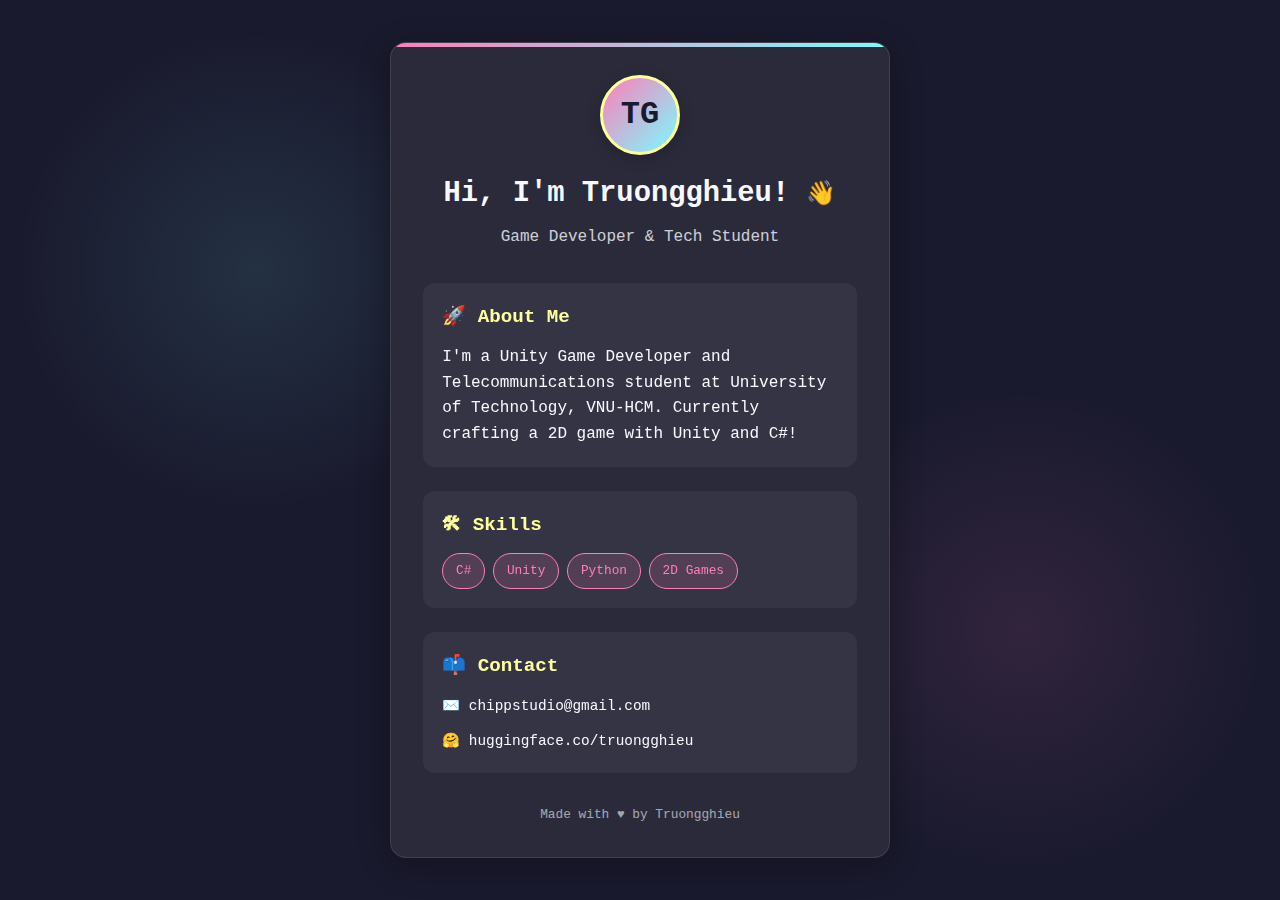
==== index.html @ 03c7996b "change index" ====
<!DOCTYPE html>
<html lang="en">
<head>
    <meta charset="UTF-8">
    <meta name="viewport" content="width=device-width, initial-scale=1.0">
    <title>Truongghieu | Unity Game Developer</title>
    <style>
        :root {
            --primary: #FF7EB9;
            --secondary: #7AFcFF;
            --dark: #1A1A2E;
            --light: #F8F8FF;
            --gray: #2A2A3A;
            --accent: #FEFF9C;
        }
        
        * {
            margin: 0;
            padding: 0;
            box-sizing: border-box;
            font-family: 'Courier New', monospace;
        }
        
        body {
            background-color: var(--dark);
            color: var(--light);
            line-height: 1.6;
            display: flex;
            justify-content: center;
            align-items: center;
            min-height: 100vh;
            padding: 1rem;
            background-image: 
                radial-gradient(circle at 20% 30%, rgba(122, 252, 255, 0.1) 0%, transparent 20%),
                radial-gradient(circle at 80% 70%, rgba(255, 126, 185, 0.1) 0%, transparent 20%);
        }
        
        .container {
            max-width: 500px;
            width: 100%;
            margin: 0 auto;
            padding: 2rem;
            background-color: var(--gray);
            border-radius: 16px;
            box-shadow: 0 8px 32px rgba(0, 0, 0, 0.3);
            border: 1px solid rgba(255, 255, 255, 0.1);
            position: relative;
            overflow: hidden;
        }
        
        .container::before {
            content: '';
            position: absolute;
            top: 0;
            left: 0;
            right: 0;
            height: 4px;
            background: linear-gradient(90deg, var(--primary), var(--secondary));
        }
        
        header {
            text-align: center;
            margin-bottom: 2rem;
            position: relative;
        }
        
        .logo {
            width: 80px;
            height: 80px;
            margin: 0 auto 1rem;
            background: linear-gradient(135deg, var(--primary), var(--secondary));
            border-radius: 50%;
            display: flex;
            justify-content: center;
            align-items: center;
            font-size: 2rem;
            font-weight: bold;
            color: var(--dark);
            box-shadow: 0 4px 15px rgba(0, 0, 0, 0.2);
            border: 3px solid var(--accent);
        }
        
        h1 {
            font-size: 1.8rem;
            margin-bottom: 0.5rem;
            color: var(--light);
        }
        
        .tagline {
            font-size: 1rem;
            opacity: 0.8;
            margin-bottom: 1.5rem;
        }
        
        .emoji-wave {
            font-size: 1.5rem;
            animation: wave 2s infinite;
            display: inline-block;
            transform-origin: 70% 70%;
        }
        
        @keyframes wave {
            0% { transform: rotate(0deg); }
            10% { transform: rotate(14deg); }
            20% { transform: rotate(-8deg); }
            30% { transform: rotate(14deg); }
            40% { transform: rotate(-4deg); }
            50% { transform: rotate(10deg); }
            60% { transform: rotate(0deg); }
            100% { transform: rotate(0deg); }
        }
        
        section {
            background-color: rgba(255, 255, 255, 0.05);
            border-radius: 12px;
            padding: 1.2rem;
            margin-bottom: 1.5rem;
            backdrop-filter: blur(5px);
        }
        
        h2 {
            color: var(--accent);
            margin-bottom: 0.8rem;
            font-size: 1.2rem;
            display: flex;
            align-items: center;
            gap: 0.5rem;
        }
        
        .skills {
            display: flex;
            flex-wrap: wrap;
            gap: 0.5rem;
        }
        
        .skill {
            background-color: rgba(255, 126, 185, 0.15);
            color: var(--primary);
            padding: 0.4rem 0.8rem;
            border-radius: 20px;
            border: 1px solid var(--primary);
            font-size: 0.8rem;
        }
        
        .contact-links {
            display: flex;
            flex-direction: column;
            gap: 0.8rem;
        }
        
        .contact-link {
            display: flex;
            align-items: center;
            gap: 0.5rem;
            color: var(--light);
            text-decoration: none;
            transition: all 0.3s ease;
            font-size: 0.9rem;
        }
        
        .contact-link:hover {
            color: var(--secondary);
            transform: translateX(5px);
        }
        
        footer {
            text-align: center;
            margin-top: 2rem;
            opacity: 0.6;
            font-size: 0.8rem;
        }
        
        .bubble {
            position: absolute;
            border-radius: 50%;
            background: rgba(255, 255, 255, 0.05);
            z-index: -1;
        }
        
        .bubble-1 {
            width: 60px;
            height: 60px;
            top: -20px;
            right: -20px;
        }
        
        .bubble-2 {
            width: 40px;
            height: 40px;
            bottom: -10px;
            left: -10px;
        }
        
        @media (max-width: 600px) {
            .container {
                padding: 1.5rem;
            }
            
            h1 {
                font-size: 1.5rem;
            }
            
            .logo {
                width: 60px;
                height: 60px;
                font-size: 1.5rem;
            }
        }
    </style>
</head>
<body>
    <div class="container">
        <div class="bubble bubble-1"></div>
        <div class="bubble bubble-2"></div>
        
        <header>
            <div class="logo">TG</div>
            <h1>Hi, I'm Truongghieu! <span class="emoji-wave">👋</span></h1>
            <p class="tagline">Game Developer & Tech Student</p>
        </header>
        
        <section>
            <h2>🚀 About Me</h2>
            <p>I'm a Unity Game Developer and Telecommunications student at University of Technology, VNU-HCM. Currently crafting a 2D game with Unity and C#!</p>
        </section>
        
        <section>
            <h2>🛠 Skills</h2>
            <div class="skills">
                <span class="skill">C#</span>
                <span class="skill">Unity</span>
                <span class="skill">Python</span>
                <span class="skill">2D Games</span>
            </div>
        </section>
        
        <section>
            <h2>📫 Contact</h2>
            <div class="contact-links">
                <a href="mailto:chippstudio@gmail.com" class="contact-link">
                    ✉️ chippstudio@gmail.com
                </a>
                <a href="https://huggingface.co/truongghieu" target="_blank" rel="noopener noreferrer" class="contact-link">
                    🤗 huggingface.co/truongghieu
                </a>
            </div>
        </section>
        
        <footer>
            Made with ♥ by Truongghieu
        </footer>
    </div>
</body>
</html>
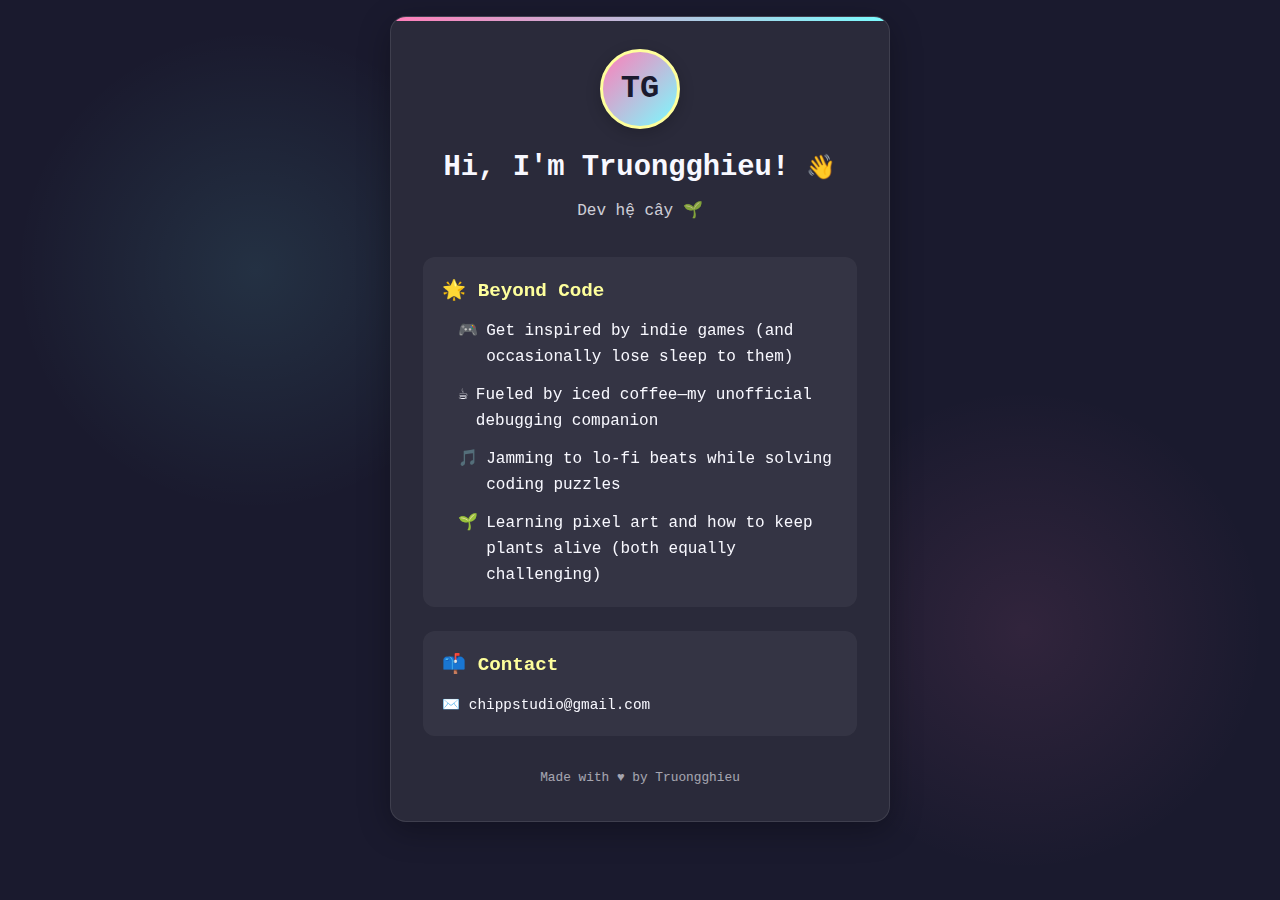
==== commit 2ea503cd: "new css" ====
--- a/index.html
+++ b/index.html
@@ -1,254 +1,60 @@
 <!DOCTYPE html>
 <html lang="en">
+
 <head>
-    <meta charset="UTF-8">
-    <meta name="viewport" content="width=device-width, initial-scale=1.0">
-    <title>Truongghieu | Unity Game Developer</title>
-    <style>
-        :root {
-            --primary: #FF7EB9;
-            --secondary: #7AFcFF;
-            --dark: #1A1A2E;
-            --light: #F8F8FF;
-            --gray: #2A2A3A;
-            --accent: #FEFF9C;
-        }
-        
-        * {
-            margin: 0;
-            padding: 0;
-            box-sizing: border-box;
-            font-family: 'Courier New', monospace;
-        }
-        
-        body {
-            background-color: var(--dark);
-            color: var(--light);
-            line-height: 1.6;
-            display: flex;
-            justify-content: center;
-            align-items: center;
-            min-height: 100vh;
-            padding: 1rem;
-            background-image: 
-                radial-gradient(circle at 20% 30%, rgba(122, 252, 255, 0.1) 0%, transparent 20%),
-                radial-gradient(circle at 80% 70%, rgba(255, 126, 185, 0.1) 0%, transparent 20%);
-        }
-        
-        .container {
-            max-width: 500px;
-            width: 100%;
-            margin: 0 auto;
-            padding: 2rem;
-            background-color: var(--gray);
-            border-radius: 16px;
-            box-shadow: 0 8px 32px rgba(0, 0, 0, 0.3);
-            border: 1px solid rgba(255, 255, 255, 0.1);
-            position: relative;
-            overflow: hidden;
-        }
-        
-        .container::before {
-            content: '';
-            position: absolute;
-            top: 0;
-            left: 0;
-            right: 0;
-            height: 4px;
-            background: linear-gradient(90deg, var(--primary), var(--secondary));
-        }
-        
-        header {
-            text-align: center;
-            margin-bottom: 2rem;
-            position: relative;
-        }
-        
-        .logo {
-            width: 80px;
-            height: 80px;
-            margin: 0 auto 1rem;
-            background: linear-gradient(135deg, var(--primary), var(--secondary));
-            border-radius: 50%;
-            display: flex;
-            justify-content: center;
-            align-items: center;
-            font-size: 2rem;
-            font-weight: bold;
-            color: var(--dark);
-            box-shadow: 0 4px 15px rgba(0, 0, 0, 0.2);
-            border: 3px solid var(--accent);
-        }
-        
-        h1 {
-            font-size: 1.8rem;
-            margin-bottom: 0.5rem;
-            color: var(--light);
-        }
-        
-        .tagline {
-            font-size: 1rem;
-            opacity: 0.8;
-            margin-bottom: 1.5rem;
-        }
-        
-        .emoji-wave {
-            font-size: 1.5rem;
-            animation: wave 2s infinite;
-            display: inline-block;
-            transform-origin: 70% 70%;
-        }
-        
-        @keyframes wave {
-            0% { transform: rotate(0deg); }
-            10% { transform: rotate(14deg); }
-            20% { transform: rotate(-8deg); }
-            30% { transform: rotate(14deg); }
-            40% { transform: rotate(-4deg); }
-            50% { transform: rotate(10deg); }
-            60% { transform: rotate(0deg); }
-            100% { transform: rotate(0deg); }
-        }
-        
-        section {
-            background-color: rgba(255, 255, 255, 0.05);
-            border-radius: 12px;
-            padding: 1.2rem;
-            margin-bottom: 1.5rem;
-            backdrop-filter: blur(5px);
-        }
-        
-        h2 {
-            color: var(--accent);
-            margin-bottom: 0.8rem;
-            font-size: 1.2rem;
-            display: flex;
-            align-items: center;
-            gap: 0.5rem;
-        }
-        
-        .skills {
-            display: flex;
-            flex-wrap: wrap;
-            gap: 0.5rem;
-        }
-        
-        .skill {
-            background-color: rgba(255, 126, 185, 0.15);
-            color: var(--primary);
-            padding: 0.4rem 0.8rem;
-            border-radius: 20px;
-            border: 1px solid var(--primary);
-            font-size: 0.8rem;
-        }
-        
-        .contact-links {
-            display: flex;
-            flex-direction: column;
-            gap: 0.8rem;
-        }
-        
-        .contact-link {
-            display: flex;
-            align-items: center;
-            gap: 0.5rem;
-            color: var(--light);
-            text-decoration: none;
-            transition: all 0.3s ease;
-            font-size: 0.9rem;
-        }
-        
-        .contact-link:hover {
-            color: var(--secondary);
-            transform: translateX(5px);
-        }
-        
-        footer {
-            text-align: center;
-            margin-top: 2rem;
-            opacity: 0.6;
-            font-size: 0.8rem;
-        }
-        
-        .bubble {
-            position: absolute;
-            border-radius: 50%;
-            background: rgba(255, 255, 255, 0.05);
-            z-index: -1;
-        }
-        
-        .bubble-1 {
-            width: 60px;
-            height: 60px;
-            top: -20px;
-            right: -20px;
-        }
-        
-        .bubble-2 {
-            width: 40px;
-            height: 40px;
-            bottom: -10px;
-            left: -10px;
-        }
-        
-        @media (max-width: 600px) {
-            .container {
-                padding: 1.5rem;
-            }
-            
-            h1 {
-                font-size: 1.5rem;
-            }
-            
-            .logo {
-                width: 60px;
-                height: 60px;
-                font-size: 1.5rem;
-            }
-        }
-    </style>
+  <meta charset="UTF-8" />
+  <meta name="viewport" content="width=device-width, initial-scale=1.0" />
+  <title>Truongghieu | Unity Game Developer</title>
+  <link rel="stylesheet" href="css/style.css" />
+
 </head>
+
 <body>
-    <div class="container">
-        <div class="bubble bubble-1"></div>
-        <div class="bubble bubble-2"></div>
-        
-        <header>
-            <div class="logo">TG</div>
-            <h1>Hi, I'm Truongghieu! <span class="emoji-wave">👋</span></h1>
-            <p class="tagline">Game Developer & Tech Student</p>
-        </header>
-        
-        <section>
-            <h2>🚀 About Me</h2>
-            <p>I'm a Unity Game Developer and Telecommunications student at University of Technology, VNU-HCM. Currently crafting a 2D game with Unity and C#!</p>
-        </section>
-        
-        <section>
-            <h2>🛠 Skills</h2>
-            <div class="skills">
-                <span class="skill">C#</span>
-                <span class="skill">Unity</span>
-                <span class="skill">Python</span>
-                <span class="skill">2D Games</span>
-            </div>
-        </section>
-        
-        <section>
-            <h2>📫 Contact</h2>
-            <div class="contact-links">
-                <a href="mailto:chippstudio@gmail.com" class="contact-link">
-                    ✉️ chippstudio@gmail.com
-                </a>
-                <a href="https://huggingface.co/truongghieu" target="_blank" rel="noopener noreferrer" class="contact-link">
-                    🤗 huggingface.co/truongghieu
-                </a>
-            </div>
-        </section>
-        
-        <footer>
-            Made with ♥ by Truongghieu
-        </footer>
-    </div>
+  <div class="container">
+    <div class="bubble bubble-1"></div>
+    <div class="bubble bubble-2"></div>
+
+    <header>
+      <div class="logo">TG</div>
+      <h1>Hi, I'm Truongghieu! <span class="emoji-wave">👋</span></h1>
+      <p class="tagline">Dev hệ cây 🌱</p>
+    </header>
+
+    <section>
+      <h2>🌟 Beyond Code</h2>
+      <div class="fun-facts">
+        <div class="fun-fact">
+          <span>🎮</span>
+          <span>Get inspired by indie games (and occasionally lose sleep to them)</span>
+        </div>
+        <div class="fun-fact">
+          <span>☕</span>
+          <span>Fueled by iced coffee—my unofficial debugging companion</span>
+        </div>
+        <div class="fun-fact">
+          <span>🎵</span>
+          <span>Jamming to lo-fi beats while solving coding puzzles</span>
+        </div>
+        <div class="fun-fact">
+          <span>🌱</span>
+          <span>Learning pixel art and how to keep plants alive (both equally challenging)</span>
+        </div>
+      </div>
+    </section>
+
+    <section>
+      <h2>📫 Contact</h2>
+      <div class="contact-links">
+        <a href="mailto:chippstudio@gmail.com" class="contact-link">
+          ✉️ chippstudio@gmail.com
+        </a>
+      </div>
+    </section>
+
+    <footer>
+      Made with ♥ by Truongghieu
+    </footer>
+  </div>
 </body>
-</html>+
+</html>
--- a/css/style.css
+++ b/css/style.css
@@ -0,0 +1,251 @@
+:root {
+    --primary: #FF7EB9;
+    --secondary: #7AFcFF;
+    --dark: #1A1A2E;
+    --light: #F8F8FF;
+    --gray: #2A2A3A;
+    --accent: #FEFF9C;
+  }
+
+  * {
+    margin: 0;
+    padding: 0;
+    box-sizing: border-box;
+    font-family: 'Courier New', monospace;
+  }
+
+  body {
+    background-color: var(--dark);
+    color: var(--light);
+    line-height: 1.6;
+    min-height: 100vh;
+    padding: 1rem;
+    overflow-x: hidden;
+    background-image:
+      radial-gradient(circle at 20% 30%, rgba(122, 252, 255, 0.1) 0%, transparent 20%),
+      radial-gradient(circle at 80% 70%, rgba(255, 126, 185, 0.1) 0%, transparent 20%);
+  }
+
+  .container {
+    max-width: 500px;
+    width: 100%;
+    margin: 0 auto;
+    padding: 2rem;
+    background-color: var(--gray);
+    border-radius: 16px;
+    box-shadow: 0 8px 32px rgba(0, 0, 0, 0.3);
+    border: 1px solid rgba(255, 255, 255, 0.1);
+    position: relative;
+    overflow: hidden;
+  }
+
+  .container::before {
+    content: '';
+    position: absolute;
+    top: 0;
+    left: 0;
+    right: 0;
+    height: 4px;
+    background: linear-gradient(90deg, var(--primary), var(--secondary));
+  }
+
+  header {
+    text-align: center;
+    margin-bottom: 2rem;
+    position: relative;
+  }
+
+  .logo {
+    --logo-size: 80px;
+    --logo-margin-bottom: 1rem;
+    --logo-gradient-angle: 135deg;
+    --logo-border-radius: 50%;
+    --logo-font-size: 2rem;
+    --logo-font-weight: bold;
+    --logo-border-width: 3px;
+    --logo-shadow: 0 4px 15px rgba(0, 0, 0, 0.2);
+
+    width: var(--logo-size);
+    height: var(--logo-size);
+    margin: 0 auto var(--logo-margin-bottom);
+    background: linear-gradient(var(--logo-gradient-angle),
+        var(--primary),
+        var(--secondary));
+    border-radius: var(--logo-border-radius);
+    display: flex;
+    justify-content: center;
+    align-items: center;
+    font-size: var(--logo-font-size);
+    font-weight: var(--logo-font-weight);
+    color: var(--dark);
+    box-shadow: var(--logo-shadow);
+    border: var(--logo-border-width) solid var(--accent);
+    transition: all 0.3s ease;
+  }
+
+  .logo:hover {
+    --logo-size: 90px;
+    --logo-gradient-angle: 45deg;
+    --logo-shadow: 0 6px 20px rgba(0, 0, 0, 0.3);
+  }
+
+  h1 {
+    font-size: 1.8rem;
+    margin-bottom: 0.5rem;
+    color: var(--light);
+  }
+
+  .tagline {
+    font-size: 1rem;
+    opacity: 0.8;
+    margin-bottom: 1.5rem;
+  }
+
+  .emoji-wave {
+    font-size: 1.5rem;
+    animation: wave 2s infinite;
+    display: inline-block;
+    transform-origin: 70% 70%;
+  }
+
+  @keyframes wave {
+    0% {
+      transform: rotate(0deg);
+    }
+
+    10% {
+      transform: rotate(14deg);
+    }
+
+    20% {
+      transform: rotate(-8deg);
+    }
+
+    30% {
+      transform: rotate(14deg);
+    }
+
+    40% {
+      transform: rotate(-4deg);
+    }
+
+    50% {
+      transform: rotate(10deg);
+    }
+
+    60% {
+      transform: rotate(0deg);
+    }
+
+    100% {
+      transform: rotate(0deg);
+    }
+  }
+
+  section {
+    background-color: rgba(255, 255, 255, 0.05);
+    border-radius: 12px;
+    padding: 1.2rem;
+    margin-bottom: 1.5rem;
+    backdrop-filter: blur(5px);
+  }
+
+  h2 {
+    color: var(--accent);
+    margin-bottom: 0.8rem;
+    font-size: 1.2rem;
+    display: flex;
+    align-items: center;
+    gap: 0.5rem;
+  }
+
+  .fun-facts {
+    display: flex;
+    flex-direction: column;
+    gap: 0.8rem;
+    padding-left: 1rem;
+  }
+
+  .fun-fact {
+    display: flex;
+    align-items: flex-start;
+    gap: 0.5rem;
+  }
+
+  .contact-links {
+    display: flex;
+    flex-direction: column;
+    gap: 0.8rem;
+  }
+
+  .contact-link {
+    display: flex;
+    align-items: center;
+    gap: 0.5rem;
+    color: var(--light);
+    text-decoration: none;
+    transition: all 0.3s ease;
+    font-size: 0.9rem;
+  }
+
+  .contact-link:hover {
+    color: var(--secondary);
+    transform: translateX(5px);
+  }
+
+  footer {
+    text-align: center;
+    margin-top: 2rem;
+    opacity: 0.6;
+    font-size: 0.8rem;
+  }
+
+  .bubble {
+    position: absolute;
+    border-radius: 50%;
+    background: rgba(255, 255, 255, 0.05);
+    z-index: -1;
+  }
+
+  .bubble-1 {
+    width: 60px;
+    height: 60px;
+    top: -20px;
+    right: -20px;
+  }
+
+  .bubble-2 {
+    width: 40px;
+    height: 40px;
+    bottom: -10px;
+    left: -10px;
+  }
+
+  @media (max-width: 768px) {
+    .logo {
+      --logo-size: 60px;
+      --logo-font-size: 1.5rem;
+    }
+
+    h1 {
+      font-size: 1.5rem;
+    }
+  }
+
+  @media (max-width: 600px) {
+    .container {
+      padding: 1.5rem;
+    }
+
+    h2 {
+      font-size: 1rem;
+    }
+
+    .tagline {
+      font-size: 0.9rem;
+    }
+
+    .contact-link {
+      font-size: 0.85rem;
+    }
+  }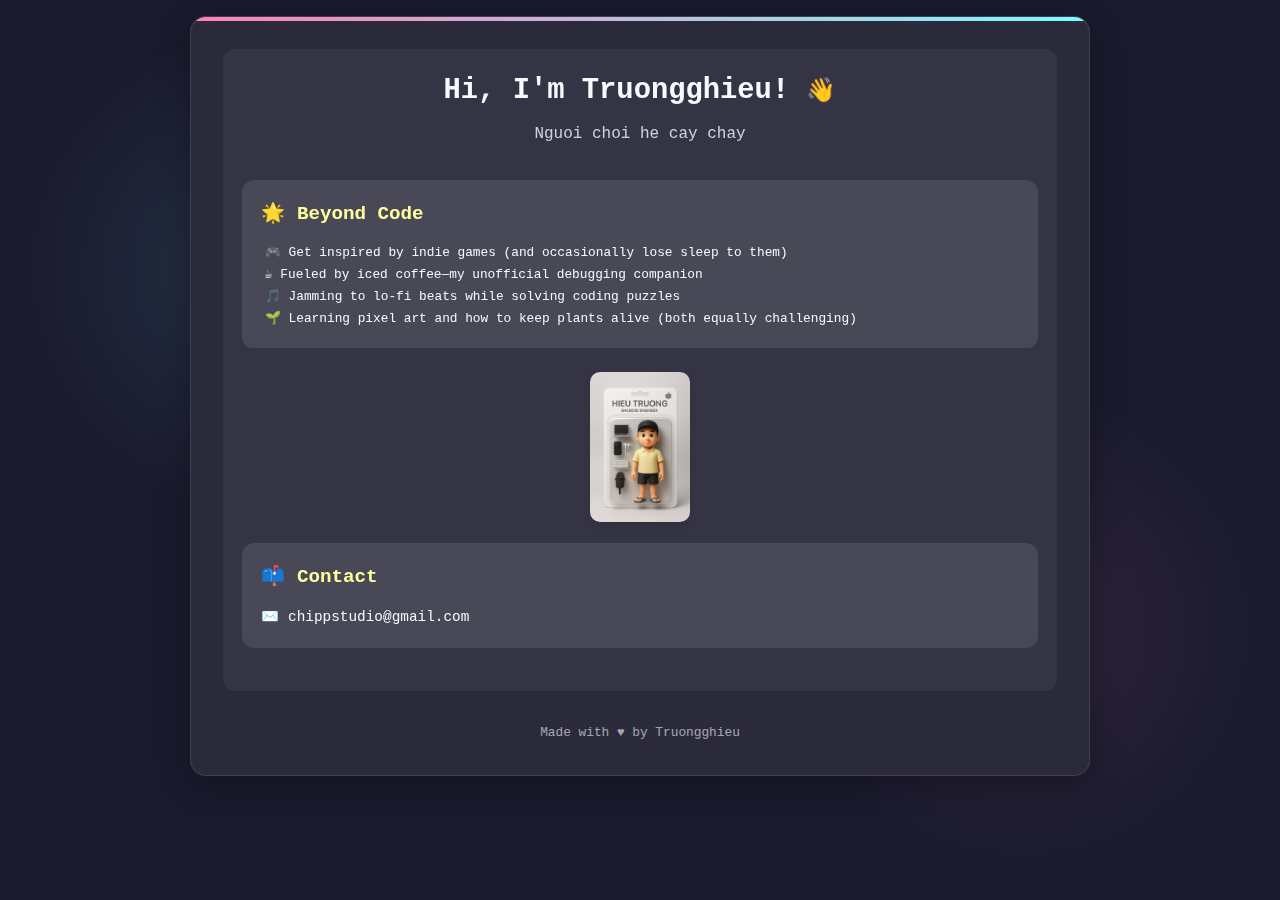
==== commit 836277f5: "a little bit change" ====
--- a/index.html
+++ b/index.html
@@ -2,59 +2,69 @@
 <html lang="en">
 
 <head>
-  <meta charset="UTF-8" />
-  <meta name="viewport" content="width=device-width, initial-scale=1.0" />
-  <title>Truongghieu | Unity Game Developer</title>
-  <link rel="stylesheet" href="css/style.css" />
-
+    <meta charset="UTF-8" />
+    <meta name="viewport" content="width=device-width, initial-scale=1.0" />
+    <title>Truongghieu | Unity Game Developer</title>
+    <link rel="stylesheet" href="css/style.css" />
 </head>
 
 <body>
-  <div class="container">
-    <div class="bubble bubble-1"></div>
-    <div class="bubble bubble-2"></div>
+    <div class="container">
 
-    <header>
-      <div class="logo">TG</div>
-      <h1>Hi, I'm Truongghieu! <span class="emoji-wave">👋</span></h1>
-      <p class="tagline">Dev hệ cây 🌱</p>
-    </header>
+        <section class="hero">
+            <!-- <div class="bubble bubble-1"></div>
+    <div class="bubble bubble-2"></div> -->
 
-    <section>
-      <h2>🌟 Beyond Code</h2>
-      <div class="fun-facts">
-        <div class="fun-fact">
-          <span>🎮</span>
-          <span>Get inspired by indie games (and occasionally lose sleep to them)</span>
-        </div>
-        <div class="fun-fact">
-          <span>☕</span>
-          <span>Fueled by iced coffee—my unofficial debugging companion</span>
-        </div>
-        <div class="fun-fact">
-          <span>🎵</span>
-          <span>Jamming to lo-fi beats while solving coding puzzles</span>
-        </div>
-        <div class="fun-fact">
-          <span>🌱</span>
-          <span>Learning pixel art and how to keep plants alive (both equally challenging)</span>
-        </div>
-      </div>
-    </section>
+            <header class="header-container">
+                <div class="header-content">
+                    <h1>Hi, I'm Truongghieu! <span class="emoji-wave">👋</span></h1>
+                    <p class="tagline">Nguoi choi he cay chay</p>
+                </div>
+            </header>
 
-    <section>
-      <h2>📫 Contact</h2>
-      <div class="contact-links">
-        <a href="mailto:chippstudio@gmail.com" class="contact-link">
-          ✉️ chippstudio@gmail.com
-        </a>
-      </div>
-    </section>
+            <section>
+                <h2>🌟 Beyond Code</h2>
+                <div class="fun-facts">
+                    <div class="fun-fact">
+                        <span>🎮</span>
+                        <span>Get inspired by indie games (and occasionally lose sleep to them)</span>
+                    </div>
+                    <div class="fun-fact">
+                        <span>☕</span>
+                        <span>Fueled by iced coffee—my unofficial debugging companion</span>
+                    </div>
+                    <div class="fun-fact">
+                        <span>🎵</span>
+                        <span>Jamming to lo-fi beats while solving coding puzzles</span>
+                    </div>
+                    <div class="fun-fact">
+                        <span>🌱</span>
+                        <span>Learning pixel art and how to keep plants alive (both equally challenging)</span>
+                    </div>
+                </div>
+            </section>
+            <image src="images/me.png" alt="Truongghieu" id="show_image">
+                <br>
+                <section>
+                    <h2>📫 Contact</h2>
+                    <div class="contact-links">
+                        <a href="mailto:chippstudio@gmail.com" class="contact-link">
+                            ✉️ chippstudio@gmail.com
+                        </a>
+                    </div>
+                </section>
 
-    <footer>
-      Made with ♥ by Truongghieu
-    </footer>
-  </div>
+
+
+
+        </section>
+
+        <footer>
+            Made with ♥ by Truongghieu
+        </footer>
+    </div>
+    <div id="overlay" class="overlay"></div>
 </body>
+<script src="javascript/js.js"> </script>
 
-</html>
+</html>--- a/css/style.css
+++ b/css/style.css
@@ -1,251 +1,573 @@
 :root {
-    --primary: #FF7EB9;
-    --secondary: #7AFcFF;
-    --dark: #1A1A2E;
-    --light: #F8F8FF;
-    --gray: #2A2A3A;
-    --accent: #FEFF9C;
-  }
-
-  * {
-    margin: 0;
-    padding: 0;
-    box-sizing: border-box;
-    font-family: 'Courier New', monospace;
-  }
-
-  body {
-    background-color: var(--dark);
-    color: var(--light);
-    line-height: 1.6;
-    min-height: 100vh;
-    padding: 1rem;
-    overflow-x: hidden;
-    background-image:
-      radial-gradient(circle at 20% 30%, rgba(122, 252, 255, 0.1) 0%, transparent 20%),
-      radial-gradient(circle at 80% 70%, rgba(255, 126, 185, 0.1) 0%, transparent 20%);
-  }
-
+  --primary: #FF7EB9;
+  --secondary: #7AFcFF;
+  --dark: #1A1A2E;
+  --light: #F8F8FF;
+  --gray: #2A2A3A;
+  --accent: #FEFF9C;
+  
+  /* Base font sizes using clamp() */
+  --font-size-h1: clamp(1rem, 3vw, 1rem); /* Min: 1.5rem, Preferred: 5vw, Max: 1.8rem */
+  --font-size-h2: clamp(1.1rem, 4vw, 1.2rem);
+  --font-size-body: clamp(0.4rem, 3vw, 0.8rem);
+  --font-size-small: clamp(0.8rem, 2.5vw, 0.9rem);
+}
+
+* {
+  margin: 0;
+  padding: 0;
+  box-sizing: border-box;
+  font-family: 'Courier New', monospace;
+}
+
+body {
+  font-size: var(--font-size-body); /* Base font size for body */
+  background-color: var(--dark);
+  color: var(--light);
+  line-height: 1.6;
+  min-height: 100vh;
+  padding: 1rem;
+  overflow-x: hidden;
+  background-image:
+    radial-gradient(circle at 20% 30%, rgba(122, 252, 255, 0.1) 0%, transparent 20%),
+    radial-gradient(circle at 80% 70%, rgba(255, 126, 185, 0.1) 0%, transparent 20%);
+}
+
+.container {
+  max-width: 900px;
+  width: 100%;
+  margin: 0 auto;
+  padding: 2rem;
+  background-color: var(--gray);
+  border-radius: 16px;
+  box-shadow: 0 8px 32px rgba(0, 0, 0, 0.3);
+  border: 1px solid rgba(255, 255, 255, 0.1);
+  position: relative;
+  overflow: hidden;
+}
+
+.container::before {
+  content: '';
+  position: absolute;
+  top: 0;
+  left: 0;
+  right: 0;
+  height: 4px;
+  background: linear-gradient(90deg, var(--primary), var(--secondary));
+}
+
+header {
+  text-align: center;
+  margin-bottom: 2rem;
+  position: relative;
+}
+
+.logo {
+  --logo-size: 80px;
+  --logo-margin-bottom: 1rem;
+  --logo-gradient-angle: 135deg;
+  --logo-border-radius: 50%;
+  --logo-font-size: 2rem;
+  --logo-font-weight: bold;
+  --logo-border-width: 3px;
+  --logo-shadow: 0 4px 15px rgba(0, 0, 0, 0.2);
+
+  width: var(--logo-size);
+  height: var(--logo-size);
+  margin: 0 auto var(--logo-margin-bottom);
+  background: linear-gradient(var(--logo-gradient-angle),
+      var(--primary),
+      var(--secondary));
+  border-radius: var(--logo-border-radius);
+  display: flex;
+  justify-content: center;
+  align-items: center;
+  font-size: var(--logo-font-size);
+  font-weight: var(--logo-font-weight);
+  color: var(--dark);
+  box-shadow: var(--logo-shadow);
+  border: var(--logo-border-width) solid var(--accent);
+  transition: all 0.3s ease;
+}
+
+.logo:hover {
+  --logo-size: 90px;
+  --logo-gradient-angle: 45deg;
+  --logo-shadow: 0 6px 20px rgba(0, 0, 0, 0.3);
+}
+
+h1 {
+  font-size: var(--font-size-h1);
+  margin-bottom: 0.5rem;
+  color: var(--light);
+}
+
+h2 {
+  font-size: var(--font-size-h2);
+  color: var(--accent);
+  margin-bottom: 0.8rem;
+  display: flex;
+  align-items: center;
+  gap: 0.5rem;
+}
+.tagline {
+  font-size: 1rem;
+  opacity: 0.8;
+  margin-bottom: 1.5rem;
+}
+
+.emoji-wave {
+  font-size: 1.5rem;
+  animation: wave 2s infinite;
+  display: inline-block;
+  transform-origin: 70% 70%;
+}
+
+@keyframes wave {
+  0% {
+    transform: rotate(0deg);
+  }
+
+  10% {
+    transform: rotate(14deg);
+  }
+
+  20% {
+    transform: rotate(-8deg);
+  }
+
+  30% {
+    transform: rotate(14deg);
+  }
+
+  40% {
+    transform: rotate(-4deg);
+  }
+
+  50% {
+    transform: rotate(10deg);
+  }
+
+  60% {
+    transform: rotate(0deg);
+  }
+
+  100% {
+    transform: rotate(0deg);
+  }
+}
+
+section {
+  background-color: rgba(255, 255, 255, 0.05);
+  border-radius: 12px;
+  padding: 1.2rem;
+  margin-bottom: 1.5rem;
+  backdrop-filter: blur(5px);
+}
+
+h2 {
+  color: var(--accent);
+  margin-bottom: 0.8rem;
+  font-size: 1.2rem;
+  display: flex;
+  align-items: center;
+  gap: 0.5rem;
+}
+
+.fun-facts {
+  display: flex;
+  flex-direction: column;
+  gap: 0.8rem;
+  padding-left: 1rem;
+}
+
+.fun-fact {
+  display: flex;
+  align-items: flex-start;
+  gap: 0.5rem;
+}
+
+.contact-links {
+  display: flex;
+  flex-direction: column;
+  gap: 0.8rem;
+}
+
+.contact-link {
+  display: flex;
+  align-items: center;
+  gap: 0.5rem;
+  color: var(--light);
+  text-decoration: none;
+  transition: all 0.3s ease;
+  font-size: 0.9rem;
+}
+
+.contact-link:hover {
+  color: var(--secondary);
+  transform: translateX(5px);
+}
+
+footer {
+  text-align: center;
+  margin-top: 2rem;
+  opacity: 0.6;
+  font-size: 0.8rem;
+}
+
+.bubble {
+  position: absolute;
+  border-radius: 50%;
+  background: rgba(255, 255, 255, 0.05);
+  z-index: -1;
+}
+
+.bubble-1 {
+  width: 60px;
+  height: 60px;
+  top: -20px;
+  right: -20px;
+}
+
+.bubble-2 {
+  width: 40px;
+  height: 40px;
+  bottom: -10px;
+  left: -10px;
+}
+
+@media (max-width: 768px) {
+  .logo {
+    --logo-size: 60px;
+    --logo-font-size: 1.5rem;
+  }
+
+  h1 {
+    font-size: 1.5rem;
+  }
+}
+
+@media (max-width: 600px) {
   .container {
-    max-width: 500px;
-    width: 100%;
-    margin: 0 auto;
-    padding: 2rem;
-    background-color: var(--gray);
-    border-radius: 16px;
-    box-shadow: 0 8px 32px rgba(0, 0, 0, 0.3);
-    border: 1px solid rgba(255, 255, 255, 0.1);
-    position: relative;
-    overflow: hidden;
-  }
-
-  .container::before {
-    content: '';
-    position: absolute;
-    top: 0;
-    left: 0;
-    right: 0;
-    height: 4px;
-    background: linear-gradient(90deg, var(--primary), var(--secondary));
-  }
-
-  header {
-    text-align: center;
-    margin-bottom: 2rem;
-    position: relative;
-  }
-
+    padding: 1.5rem;
+  }
+
+  h2 {
+    font-size: 1rem;
+  }
+
+  .tagline {
+    font-size: 0.9rem;
+  }
+
+  .contact-link {
+    font-size: 0.85rem;
+  }
+}
+
+* {
+  margin: 0;
+  padding: 0;
+  box-sizing: border-box;
+  font-family: 'Courier New', monospace;
+}
+
+body {
+  background-color: var(--dark);
+  color: var(--light);
+  line-height: 1.6;
+  min-height: 100vh;
+  padding: 1rem;
+  overflow-x: hidden;
+  background-image:
+    radial-gradient(circle at 20% 30%, rgba(122, 252, 255, 0.1) 0%, transparent 20%),
+    radial-gradient(circle at 80% 70%, rgba(255, 126, 185, 0.1) 0%, transparent 20%);
+}
+
+.container {
+  max-width: 900px;
+  width: 100%;
+  margin: 0 auto;
+  padding: 2rem;
+  background-color: var(--gray);
+  border-radius: 16px;
+  box-shadow: 0 8px 32px rgba(0, 0, 0, 0.3);
+  border: 1px solid rgba(255, 255, 255, 0.1);
+  position: relative;
+  overflow: hidden;
+}
+
+.container::before {
+  content: '';
+  position: absolute;
+  top: 0;
+  left: 0;
+  right: 0;
+  height: 4px;
+  background: linear-gradient(90deg, var(--primary), var(--secondary));
+}
+
+header {
+  text-align: center;
+  margin-bottom: 2rem;
+  position: relative;
+}
+
+.logo {
+  --logo-size: 80px;
+  --logo-margin-bottom: 1rem;
+  --logo-gradient-angle: 135deg;
+  --logo-border-radius: 50%;
+  --logo-font-size: 2rem;
+  --logo-font-weight: bold;
+  --logo-border-width: 3px;
+  --logo-shadow: 0 4px 15px rgba(0, 0, 0, 0.2);
+
+  width: var(--logo-size);
+  height: var(--logo-size);
+  margin: 0 auto var(--logo-margin-bottom);
+  background: linear-gradient(var(--logo-gradient-angle),
+      var(--primary),
+      var(--secondary));
+  border-radius: var(--logo-border-radius);
+  display: flex;
+  justify-content: center;
+  align-items: center;
+  font-size: var(--logo-font-size);
+  font-weight: var(--logo-font-weight);
+  color: var(--dark);
+  box-shadow: var(--logo-shadow);
+  border: var(--logo-border-width) solid var(--accent);
+  transition: all 0.3s ease;
+}
+
+.logo:hover {
+  --logo-size: 90px;
+  --logo-gradient-angle: 45deg;
+  --logo-shadow: 0 6px 20px rgba(0, 0, 0, 0.3);
+}
+
+h1 {
+  font-size: 1.8rem;
+  margin-bottom: 0.5rem;
+  color: var(--light);
+}
+
+.tagline {
+  font-size: 1rem;
+  opacity: 0.8;
+  margin-bottom: 1.5rem;
+}
+
+.emoji-wave {
+  font-size: 1.5rem;
+  animation: wave 2s infinite;
+  display: inline-block;
+  transform-origin: 70% 70%;
+}
+
+@keyframes wave {
+  0% {
+    transform: rotate(0deg);
+  }
+
+  10% {
+    transform: rotate(14deg);
+  }
+
+  20% {
+    transform: rotate(-8deg);
+  }
+
+  30% {
+    transform: rotate(14deg);
+  }
+
+  40% {
+    transform: rotate(-4deg);
+  }
+
+  50% {
+    transform: rotate(10deg);
+  }
+
+  60% {
+    transform: rotate(0deg);
+  }
+
+  100% {
+    transform: rotate(0deg);
+  }
+}
+
+section {
+  background-color: rgba(255, 255, 255, 0.05);
+  border-radius: 12px;
+  padding: 1.2rem;
+  margin-bottom: 1.5rem;
+  backdrop-filter: blur(5px);
+}
+
+h2 {
+  color: var(--accent);
+  margin-bottom: 0.8rem;
+  font-size: 1.2rem;
+  display: flex;
+  align-items: center;
+  gap: 0.5rem;
+}
+
+.fun-facts {
+  display: flex;
+  flex-direction: column;
+  gap: 0.1rem;
+  padding-left: 0.2rem;
+}
+
+.fun-fact {
+  display: flex;
+  align-items: flex-start;
+  gap: 0.5rem;
+}
+
+.contact-links {
+  display: flex;
+  flex-direction: column;
+  gap: 0.8rem;
+}
+
+.contact-link {
+  display: flex;
+  align-items: center;
+  gap: 0.5rem;
+  color: var(--light);
+  text-decoration: none;
+  transition: all 0.3s ease;
+  font-size: 0.9rem;
+}
+
+.contact-link:hover {
+  color: var(--secondary);
+  transform: translateX(5px);
+}
+
+footer {
+  text-align: center;
+  margin-top: 2rem;
+  opacity: 0.6;
+  font-size: 0.8rem;
+}
+
+.bubble {
+  position: absolute;
+  border-radius: 50%;
+  background: rgba(255, 255, 255, 0.05);
+  z-index: -1;
+}
+
+.bubble-1 {
+  width: 60px;
+  height: 60px;
+  top: -20px;
+  right: -20px;
+}
+
+.bubble-2 {
+  width: 40px;
+  height: 40px;
+  bottom: -10px;
+  left: -10px;
+}
+img {
+  display: block;
+  margin: 0 auto;
+  width: 100%;
+
+  height: auto;
+  border-radius: 10px;
+  box-shadow: 0 4px 6px rgba(0, 0, 0, 0.1);
+}
+
+/* Image in normal size */
+#show_image {
+  width: 100px;
+  border-radius: 10px;
+  box-shadow: 0 4px 6px rgba(0, 0, 0, 0.1);
+  cursor: pointer;
+  transition: transform 0.3s ease;
+}
+
+/* Fullscreen overlay */
+.overlay {
+  display: none; /* Hidden by default */
+  position: fixed;
+  top: 0;
+  left: 0;
+  width: 100vw;
+  height: 100vh;
+  background: rgba(0, 0, 0, 0.7);
+  z-index: 999;
+  justify-content: center;
+  align-items: center;
+  animation: fadeIn 0.3s ease;
+}
+
+/* Enlarged image inside overlay */
+.overlay img {
+  max-width: 90vw;
+  max-height: 90vh;
+  border-radius: 12px;
+  box-shadow: 0 0 20px rgba(0, 0, 0, 0.5);
+  cursor: zoom-out;
+  animation: zoomIn 0.3s ease;
+}
+@keyframes fadeIn {
+  from { opacity: 0; }
+  to { opacity: 1; }
+}
+
+@keyframes zoomIn {
+  to {
+    transform: scale(1);
+    opacity: 1;
+  }
+}
+
+@media (max-width: 768px) {
   .logo {
-    --logo-size: 80px;
-    --logo-margin-bottom: 1rem;
-    --logo-gradient-angle: 135deg;
-    --logo-border-radius: 50%;
-    --logo-font-size: 2rem;
-    --logo-font-weight: bold;
-    --logo-border-width: 3px;
-    --logo-shadow: 0 4px 15px rgba(0, 0, 0, 0.2);
-
-    width: var(--logo-size);
-    height: var(--logo-size);
-    margin: 0 auto var(--logo-margin-bottom);
-    background: linear-gradient(var(--logo-gradient-angle),
-        var(--primary),
-        var(--secondary));
-    border-radius: var(--logo-border-radius);
-    display: flex;
-    justify-content: center;
-    align-items: center;
-    font-size: var(--logo-font-size);
-    font-weight: var(--logo-font-weight);
-    color: var(--dark);
-    box-shadow: var(--logo-shadow);
-    border: var(--logo-border-width) solid var(--accent);
-    transition: all 0.3s ease;
-  }
-
-  .logo:hover {
-    --logo-size: 90px;
-    --logo-gradient-angle: 45deg;
-    --logo-shadow: 0 6px 20px rgba(0, 0, 0, 0.3);
+    --logo-size: 60px;
+    --logo-font-size: 1.5rem;
   }
 
   h1 {
-    font-size: 1.8rem;
-    margin-bottom: 0.5rem;
-    color: var(--light);
+    font-size: 1.5rem;
+  }
+}
+
+@media (max-width: 600px) {
+  .container {
+    padding: 1.5rem;
+  }
+
+  h2 {
+    font-size: 1rem;
   }
 
   .tagline {
-    font-size: 1rem;
-    opacity: 0.8;
-    margin-bottom: 1.5rem;
-  }
-
-  .emoji-wave {
-    font-size: 1.5rem;
-    animation: wave 2s infinite;
-    display: inline-block;
-    transform-origin: 70% 70%;
-  }
-
-  @keyframes wave {
-    0% {
-      transform: rotate(0deg);
-    }
-
-    10% {
-      transform: rotate(14deg);
-    }
-
-    20% {
-      transform: rotate(-8deg);
-    }
-
-    30% {
-      transform: rotate(14deg);
-    }
-
-    40% {
-      transform: rotate(-4deg);
-    }
-
-    50% {
-      transform: rotate(10deg);
-    }
-
-    60% {
-      transform: rotate(0deg);
-    }
-
-    100% {
-      transform: rotate(0deg);
-    }
-  }
-
-  section {
-    background-color: rgba(255, 255, 255, 0.05);
-    border-radius: 12px;
-    padding: 1.2rem;
-    margin-bottom: 1.5rem;
-    backdrop-filter: blur(5px);
-  }
-
-  h2 {
-    color: var(--accent);
-    margin-bottom: 0.8rem;
-    font-size: 1.2rem;
-    display: flex;
-    align-items: center;
-    gap: 0.5rem;
-  }
-
-  .fun-facts {
-    display: flex;
-    flex-direction: column;
-    gap: 0.8rem;
-    padding-left: 1rem;
-  }
-
-  .fun-fact {
-    display: flex;
-    align-items: flex-start;
-    gap: 0.5rem;
-  }
-
-  .contact-links {
-    display: flex;
-    flex-direction: column;
-    gap: 0.8rem;
+    font-size: 0.9rem;
   }
 
   .contact-link {
-    display: flex;
-    align-items: center;
-    gap: 0.5rem;
-    color: var(--light);
-    text-decoration: none;
-    transition: all 0.3s ease;
-    font-size: 0.9rem;
-  }
-
-  .contact-link:hover {
-    color: var(--secondary);
-    transform: translateX(5px);
-  }
-
-  footer {
-    text-align: center;
-    margin-top: 2rem;
-    opacity: 0.6;
-    font-size: 0.8rem;
-  }
-
-  .bubble {
-    position: absolute;
-    border-radius: 50%;
-    background: rgba(255, 255, 255, 0.05);
-    z-index: -1;
-  }
-
-  .bubble-1 {
-    width: 60px;
-    height: 60px;
-    top: -20px;
-    right: -20px;
-  }
-
-  .bubble-2 {
-    width: 40px;
-    height: 40px;
-    bottom: -10px;
-    left: -10px;
-  }
-
-  @media (max-width: 768px) {
-    .logo {
-      --logo-size: 60px;
-      --logo-font-size: 1.5rem;
-    }
-
-    h1 {
-      font-size: 1.5rem;
-    }
-  }
-
-  @media (max-width: 600px) {
-    .container {
-      padding: 1.5rem;
-    }
-
-    h2 {
-      font-size: 1rem;
-    }
-
-    .tagline {
-      font-size: 0.9rem;
-    }
-
-    .contact-link {
-      font-size: 0.85rem;
-    }
-  }+    font-size: 0.85rem;
+  }
+
+
+  @media (min-width : 1024px) {
+      img {
+          width: 50%;
+      }
+  }
+
+
+    
+}